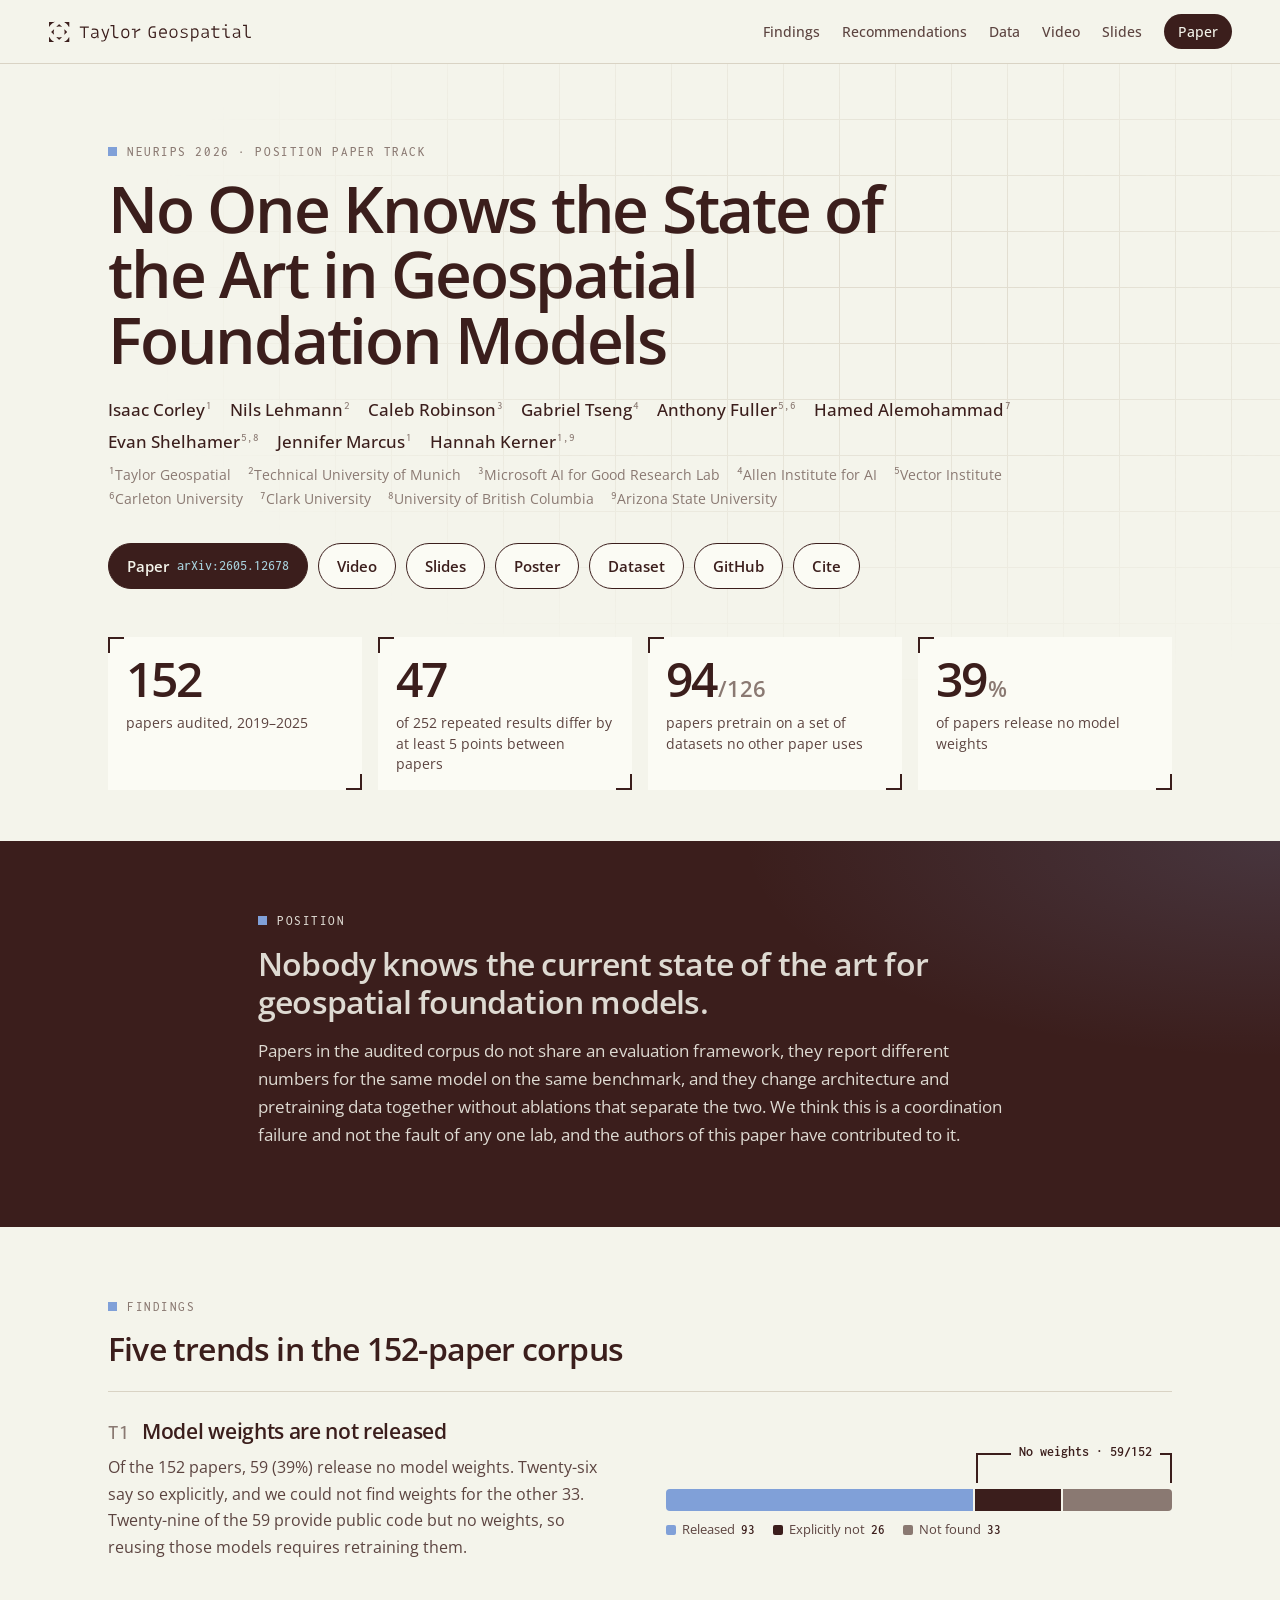
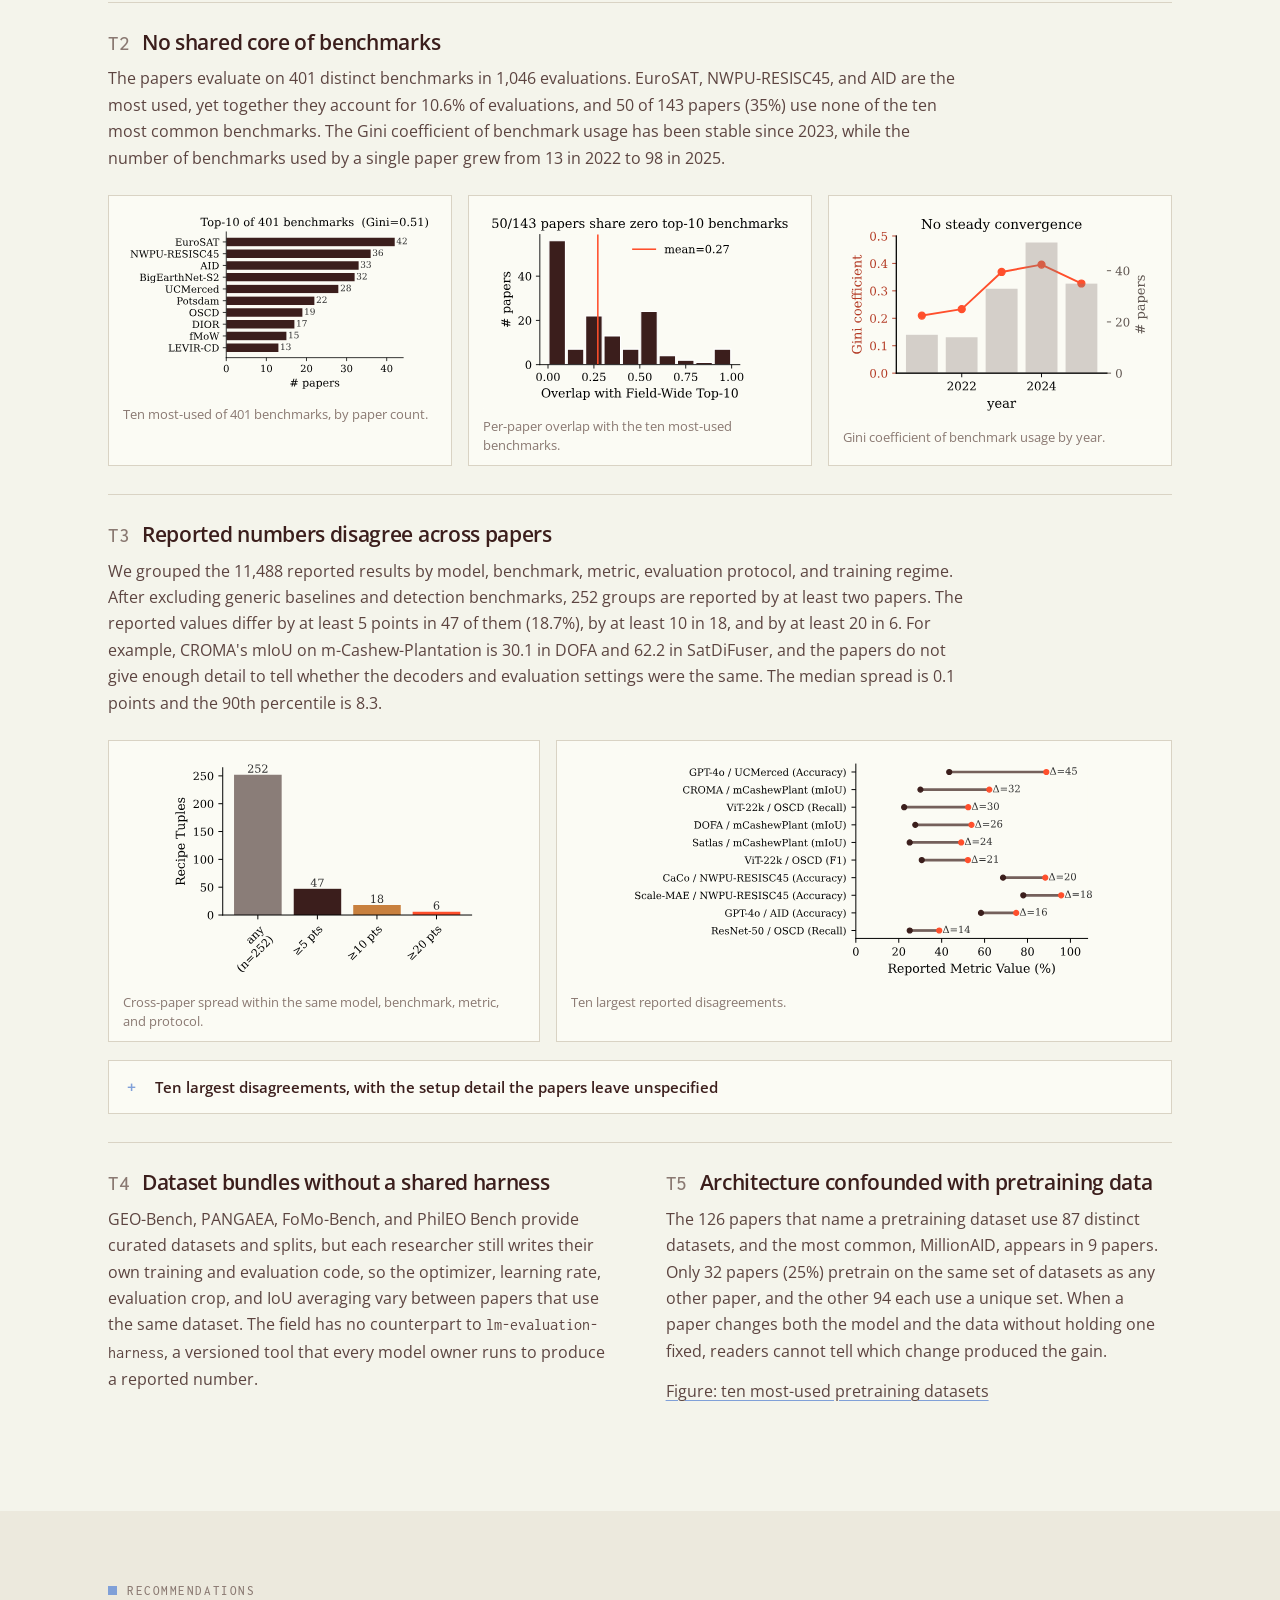
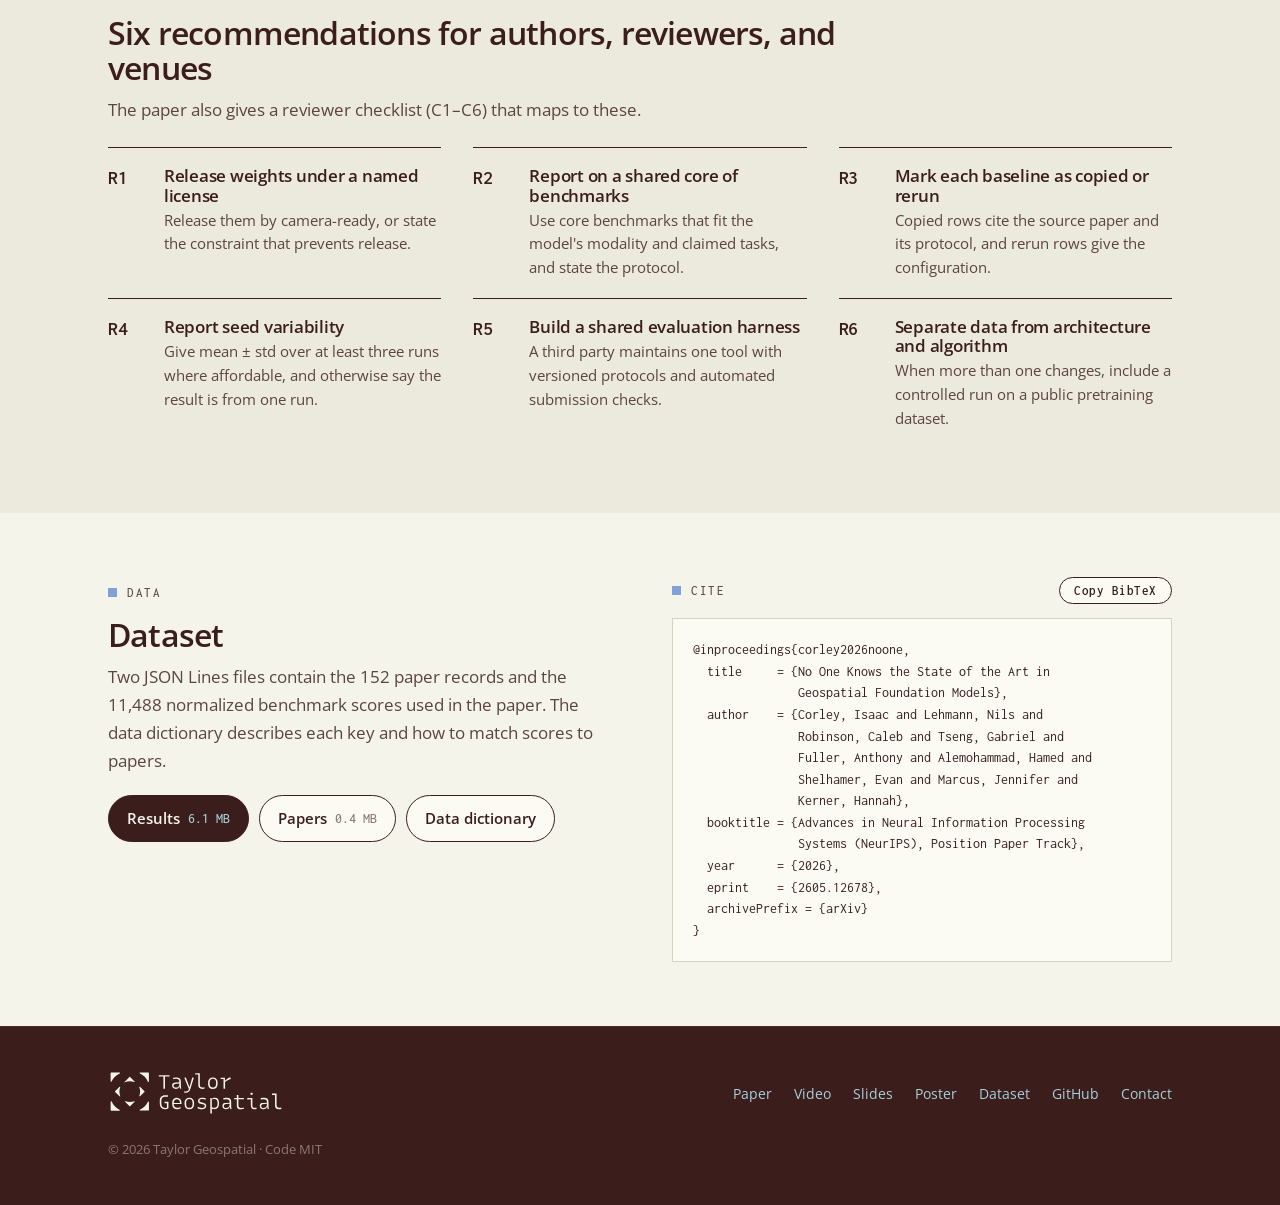
==== site/index.html @ e6df27a6 "init" ====
<!doctype html>
<html lang="en">
<head>
<meta charset="utf-8">
<meta name="viewport" content="width=device-width, initial-scale=1">
<title>No One Knows the State of the Art in Geospatial Foundation Models · Taylor Geospatial</title>
<meta name="description" content="NeurIPS 2026 position paper. A 152-paper audit of how geospatial foundation model papers evaluate and compare models, with six recommendations.">
<meta name="theme-color" content="#F4F4EB">
<meta property="og:type" content="website">
<meta property="og:title" content="No One Knows the State of the Art in Geospatial Foundation Models">
<meta property="og:description" content="A 152-paper audit of geospatial foundation models and six recommendations to make them comparable. NeurIPS 2026 Position Paper Track.">
<meta property="og:url" content="https://research.taylorgeospatial.org/state-of-gfms/">
<meta name="twitter:card" content="summary">
<link rel="canonical" href="https://research.taylorgeospatial.org/state-of-gfms/">
<link rel="icon" href="assets/favicon.svg" type="image/svg+xml">
<link rel="preconnect" href="https://fonts.googleapis.com">
<link rel="preconnect" href="https://fonts.gstatic.com" crossorigin>
<link rel="stylesheet" href="https://fonts.googleapis.com/css2?family=Inconsolata:wght@400;500;600&family=Open+Sans:ital,wght@0,400;0,500;0,600;0,700;1,400&display=swap">
<link rel="stylesheet" href="styles.css">
<script>document.documentElement.classList.add("js")</script>
</head>
<body>

<header class="bar">
  <a class="bar-logo" href="https://taylorgeospatial.org" aria-label="Taylor Geospatial">
    <img src="assets/tg-logo-oneline.svg" alt="Taylor Geospatial" width="226" height="24">
  </a>
  <nav class="bar-nav" aria-label="Sections">
    <a class="opt" href="#findings">Findings</a>
    <a class="opt" href="#recommendations">Recommendations</a>
    <a class="opt" href="#data">Data</a>
    <a href="presentation/">Video</a>
    <a href="slides/">Slides</a>
    <a class="pill" href="https://arxiv.org/abs/2605.12678">Paper</a>
  </nav>
</header>

<main>

<!-- ============ HERO ============ -->
<section class="hero">
  <div class="wrap">
    <p class="kicker rise" style="--d:0">NeurIPS 2026 · Position Paper Track</p>
    <h1 class="rise" style="--d:1">No One Knows the State of the Art in Geospatial Foundation Models</h1>

    <ul class="authors rise" style="--d:2">
      <li>Isaac Corley<sup>1</sup></li>
      <li>Nils Lehmann<sup>2</sup></li>
      <li>Caleb Robinson<sup>3</sup></li>
      <li>Gabriel Tseng<sup>4</sup></li>
      <li>Anthony Fuller<sup>5,6</sup></li>
      <li>Hamed Alemohammad<sup>7</sup></li>
      <li>Evan Shelhamer<sup>5,8</sup></li>
      <li>Jennifer Marcus<sup>1</sup></li>
      <li>Hannah Kerner<sup>1,9</sup></li>
    </ul>
    <p class="affils rise" style="--d:2">
      <span><sup>1</sup>Taylor Geospatial</span>
      <span><sup>2</sup>Technical University of Munich</span>
      <span><sup>3</sup>Microsoft AI for Good Research Lab</span>
      <span><sup>4</sup>Allen Institute for AI</span>
      <span><sup>5</sup>Vector Institute</span>
      <span><sup>6</sup>Carleton University</span>
      <span><sup>7</sup>Clark University</span>
      <span><sup>8</sup>University of British Columbia</span>
      <span><sup>9</sup>Arizona State University</span>
    </p>

    <div class="cta rise" style="--d:3">
      <a class="btn btn-solid" href="https://arxiv.org/abs/2605.12678">Paper <span class="mono">arXiv:2605.12678</span></a>
      <a class="btn" href="presentation/">Video</a>
      <a class="btn" href="slides/">Slides</a>
      <a class="btn" href="poster/">Poster</a>
      <a class="btn" href="#data">Dataset</a>
      <a class="btn" href="https://github.com/taylor-geospatial/state-of-gfms">GitHub</a>
      <a class="btn" href="#cite">Cite</a>
    </div>
  </div>

  <div class="wrap stats" role="list">
    <div class="stat rise" style="--d:4" role="listitem">
      <span class="stat-n">152</span>
      <span class="stat-l">papers audited, 2019–2025</span>
    </div>
    <div class="stat rise" style="--d:5" role="listitem">
      <span class="stat-n">47</span>
      <span class="stat-l">of 252 repeated results differ by at least 5 points between papers</span>
    </div>
    <div class="stat rise" style="--d:6" role="listitem">
      <span class="stat-n">94<small>/126</small></span>
      <span class="stat-l">papers pretrain on a set of datasets no other paper uses</span>
    </div>
    <div class="stat rise" style="--d:7" role="listitem">
      <span class="stat-n">39<small>%</small></span>
      <span class="stat-l">of papers release no model weights</span>
    </div>
  </div>
</section>

<!-- ============ POSITION ============ -->
<section class="position" id="position">
  <div class="wrap narrow reveal">
    <p class="kicker kicker-dark">Position</p>
    <p class="position-lead">Nobody knows the current state of the art for geospatial foundation models.</p>
    <p>Papers in the audited corpus do not share an evaluation framework, they report different numbers for the same model on the same benchmark, and they change architecture and pretraining data together without ablations that separate the two. We think this is a coordination failure and not the fault of any one lab, and the authors of this paper have contributed to it.</p>
  </div>
</section>

<!-- ============ FINDINGS ============ -->
<section class="findings" id="findings">
  <div class="wrap">
    <header class="sec-head reveal">
      <p class="kicker">Findings</p>
      <h2>Five trends in the 152-paper corpus</h2>
    </header>

    <article class="trend reveal">
      <div class="trend-body">
        <h3><span class="mono">T1</span> Model weights are not released</h3>
        <p>Of the 152 papers, 59 (39%) release no model weights. Twenty-six say so explicitly, and we could not find weights for the other 33. Twenty-nine of the 59 provide public code but no weights, so reusing those models requires retraining them.</p>
      </div>
      <div class="wbar" role="img" aria-label="Weight release across 152 papers: 93 released, 26 explicitly unreleased, 33 not found">
        <div class="wbar-bracket" style="--l:61.2%"><span>No weights · 59/152</span></div>
        <div class="wbar-track">
          <span class="seg seg-yes" style="--w:93" title="Released: 93 papers (61%)"></span>
          <span class="seg seg-no" style="--w:26" title="Explicitly unreleased: 26 papers (17%)"></span>
          <span class="seg seg-unk" style="--w:33" title="Not found: 33 papers (22%)"></span>
        </div>
        <div class="wbar-labels">
          <span style="--w:93"><i class="sw sw-yes"></i>Released <b>93</b></span>
          <span style="--w:26"><i class="sw sw-no"></i>Explicitly not <b>26</b></span>
          <span style="--w:33"><i class="sw sw-unk"></i>Not found <b>33</b></span>
        </div>
      </div>
    </article>

    <article class="trend trend-stack reveal">
      <div class="trend-body">
        <h3><span class="mono">T2</span> No shared core of benchmarks</h3>
        <p>The papers evaluate on 401 distinct benchmarks in 1,046 evaluations. EuroSAT, NWPU-RESISC45, and AID are the most used, yet together they account for 10.6% of evaluations, and 50 of 143 papers (35%) use none of the ten most common benchmarks. The Gini coefficient of benchmark usage has been stable since 2023, while the number of benchmarks used by a single paper grew from 13 in 2022 to 98 in 2025.</p>
      </div>
      <div class="figs figs-3">
        <figure class="fig"><a href="assets/figs/benchmark_concentration.svg" class="fig-link"><img src="assets/figs/benchmark_concentration.svg" alt="Top-10 of 401 benchmarks by paper count: EuroSAT 42, NWPU-RESISC45 36, AID 33, BigEarthNet-S2 32, UCMerced 28, Potsdam 22, OSCD 19, DIOR 17, fMoW 15, LEVIR-CD 13. Gini 0.51." loading="lazy"></a><figcaption>Ten most-used of 401 benchmarks, by paper count.</figcaption></figure>
        <figure class="fig"><a href="assets/figs/cherry_picking.svg" class="fig-link"><img src="assets/figs/cherry_picking.svg" alt="Histogram of per-paper overlap with the top-10 benchmarks; mean 0.27, 50 of 143 papers at zero overlap." loading="lazy"></a><figcaption>Per-paper overlap with the ten most-used benchmarks.</figcaption></figure>
        <figure class="fig"><a href="assets/figs/concentration_by_year.svg" class="fig-link"><img src="assets/figs/concentration_by_year.svg" alt="Gini coefficient of benchmark usage by publication year, stable after 2023." loading="lazy"></a><figcaption>Gini coefficient of benchmark usage by year.</figcaption></figure>
      </div>
    </article>

    <article class="trend trend-stack reveal">
      <div class="trend-body">
        <h3><span class="mono">T3</span> Reported numbers disagree across papers</h3>
        <p>We grouped the 11,488 reported results by model, benchmark, metric, evaluation protocol, and training regime. After excluding generic baselines and detection benchmarks, 252 groups are reported by at least two papers. The reported values differ by at least 5 points in 47 of them (18.7%), by at least 10 in 18, and by at least 20 in 6. For example, CROMA's mIoU on m-Cashew-Plantation is 30.1 in DOFA and 62.2 in SatDiFuser, and the papers do not give enough detail to tell whether the decoders and evaluation settings were the same. The median spread is 0.1 points and the 90th percentile is 8.3.</p>
      </div>
      <div class="figs figs-2">
        <figure class="fig"><a href="assets/figs/divergence_left.svg" class="fig-link"><img src="assets/figs/divergence_left.svg" alt="Of 252 recipe tuples, 47 spread at least 5 points, 18 at least 10, and 6 at least 20." loading="lazy"></a><figcaption>Cross-paper spread within the same model, benchmark, metric, and protocol.</figcaption></figure>
        <figure class="fig"><a href="assets/figs/divergence_right.svg" class="fig-link"><img src="assets/figs/divergence_right.svg" alt="Top-10 reported disagreements, led by GPT-4o on UCMerced (45 points) and CROMA on m-Cashew-Plantation (32 points)." loading="lazy"></a><figcaption>Ten largest reported disagreements.</figcaption></figure>
      </div>
      <details class="table-wrap">
        <summary>Ten largest disagreements, with the setup detail the papers leave unspecified</summary>
        <div class="scroll">
          <table>
            <thead><tr><th>Model</th><th>Benchmark</th><th>Metric / eval</th><th class="num">#</th><th class="num">Min</th><th class="num">Max</th><th>Min / max papers</th><th>Likely missing setup detail</th></tr></thead>
            <tbody>
              <tr><td>GPT-4o</td><td>UCMerced</td><td>Acc. / 0-shot</td><td class="num">2</td><td class="num">43.5</td><td class="num">88.8</td><td>RingMo-Agent; EarthDial</td><td>Identical prompts, API snapshot, scoring, and samples are not established.</td></tr>
              <tr><td>CROMA</td><td>m-Cashew</td><td>mIoU / linear</td><td class="num">4</td><td class="num">30.1</td><td class="num">62.2</td><td>DOFA; SatDiFuser</td><td>Decoder details are weakly described.</td></tr>
              <tr><td>ViT-22k</td><td>OSCD</td><td>Recall / FT</td><td class="num">2</td><td class="num">22.5</td><td class="num">52.4</td><td>GFM; SpectralGPT</td><td>GFM describes 192×192 tiles; SpectralGPT describes 128×128 crops with 50% overlap. Unclear why that would produce such a gap.</td></tr>
              <tr><td>DOFA</td><td>m-Cashew</td><td>mIoU / linear</td><td class="num">3</td><td class="num">27.7</td><td class="num">53.9</td><td>TerraFM; SatDiFuser</td><td>Decoder details are weakly described.</td></tr>
              <tr><td>Satlas</td><td>m-Cashew</td><td>mIoU / linear</td><td class="num">2</td><td class="num">25.1</td><td class="num">49.1</td><td>TerraFM; SatDiFuser</td><td>TerraFM reports the same Satlas score as Galileo, but which decoder produced it is unclear.</td></tr>
              <tr><td>ViT-22k</td><td>OSCD</td><td>F1 / FT</td><td class="num">3</td><td class="num">30.7</td><td class="num">52.2</td><td>GFM; SpectralGPT</td><td>The papers do not establish that they use the same evaluation recipe.</td></tr>
              <tr><td>CaCo</td><td>NWPU-RESISC45</td><td>Acc. / FT</td><td class="num">2</td><td class="num">68.6</td><td class="num">88.3</td><td>CtxMIM; SelectiveMAE</td><td>CtxMIM's head-fine-tuning description is ambiguous.</td></tr>
              <tr><td>Scale-MAE</td><td>NWPU-RESISC45</td><td>Acc. / FT</td><td class="num">7</td><td class="num">78.0</td><td class="num">95.7</td><td>CtxMIM; Scale-MAE</td><td>Freezing is unclear in CtxMIM. The same score in several papers does not show each reran it.</td></tr>
              <tr><td>GPT-4o</td><td>AID</td><td>Acc. / 0-shot</td><td class="num">2</td><td class="num">58.3</td><td class="num">74.7</td><td>RingMo-Agent; EarthDial</td><td>Identical samples, prompts, answer mapping, and API snapshot are not established.</td></tr>
              <tr><td>ResNet-50</td><td>OSCD</td><td>Recall / FT</td><td class="num">3</td><td class="num">25.1</td><td class="num">38.9</td><td>GFM; SpectralGPT</td><td>GFM labels it ResNet-50, but its scores match a ResNet-18 run in SeCo.</td></tr>
            </tbody>
          </table>
        </div>
      </details>
    </article>

    <article class="trend reveal">
      <div class="trend-body">
        <h3><span class="mono">T4</span> Dataset bundles without a shared harness</h3>
        <p>GEO-Bench, PANGAEA, FoMo-Bench, and PhilEO Bench provide curated datasets and splits, but each researcher still writes their own training and evaluation code, so the optimizer, learning rate, evaluation crop, and IoU averaging vary between papers that use the same dataset. The field has no counterpart to <span class="mono">lm-evaluation-harness</span>, a versioned tool that every model owner runs to produce a reported number.</p>
      </div>
      <div class="trend-body">
        <h3><span class="mono">T5</span> Architecture confounded with pretraining data</h3>
        <p>The 126 papers that name a pretraining dataset use 87 distinct datasets, and the most common, MillionAID, appears in 9 papers. Only 32 papers (25%) pretrain on the same set of datasets as any other paper, and the other 94 each use a unique set. When a paper changes both the model and the data without holding one fixed, readers cannot tell which change produced the gain.</p>
        <p class="more"><a href="assets/figs/pretrain_data.svg">Figure: ten most-used pretraining datasets</a></p>
      </div>
    </article>
  </div>
</section>

<!-- ============ RECOMMENDATIONS ============ -->
<section class="recs" id="recommendations">
  <div class="wrap">
    <header class="sec-head reveal">
      <p class="kicker">Recommendations</p>
      <h2>Six recommendations for authors, reviewers, and venues</h2>
      <p class="sec-sub">The paper also gives a reviewer checklist (C1–C6) that maps to these.</p>
    </header>
    <ol class="rec-list reveal">
      <li class="rec"><span class="rec-n">R1</span><div><h3>Release weights under a named license</h3><p>Release them by camera-ready, or state the constraint that prevents release.</p></div></li>
      <li class="rec"><span class="rec-n">R2</span><div><h3>Report on a shared core of benchmarks</h3><p>Use core benchmarks that fit the model's modality and claimed tasks, and state the protocol.</p></div></li>
      <li class="rec"><span class="rec-n">R3</span><div><h3>Mark each baseline as copied or rerun</h3><p>Copied rows cite the source paper and its protocol, and rerun rows give the configuration.</p></div></li>
      <li class="rec"><span class="rec-n">R4</span><div><h3>Report seed variability</h3><p>Give mean ± std over at least three runs where affordable, and otherwise say the result is from one run.</p></div></li>
      <li class="rec"><span class="rec-n">R5</span><div><h3>Build a shared evaluation harness</h3><p>A third party maintains one tool with versioned protocols and automated submission checks.</p></div></li>
      <li class="rec"><span class="rec-n">R6</span><div><h3>Separate data from architecture and algorithm</h3><p>When more than one changes, include a controlled run on a public pretraining dataset.</p></div></li>
    </ol>
  </div>
</section>

<!-- ============ DATA + CITE ============ -->
<section class="data" id="data">
  <div class="wrap split reveal">
    <div>
      <p class="kicker">Data</p>
      <h2>Dataset</h2>
      <p>Two JSON Lines files contain the 152 paper records and the 11,488 normalized benchmark scores used in the paper. The data dictionary describes each key and how to match scores to papers.</p>
      <div class="cta">
        <a class="btn btn-solid" href="data/reported_numbers.jsonl" download>Results <span class="mono">6.1 MB</span></a>
        <a class="btn" href="data/extracted_info.jsonl" download>Papers <span class="mono">0.4 MB</span></a>
        <a class="btn" href="https://github.com/taylor-geospatial/state-of-gfms/blob/main/data/README.md">Data dictionary</a>
      </div>
    </div>
    <div id="cite">
      <div class="cite-head">
        <p class="kicker">Cite</p>
        <button class="copy" type="button" data-copy="#bibtex">Copy BibTeX</button>
      </div>
<pre class="bib" id="bibtex">@inproceedings{corley2026noone,
  title     = {No One Knows the State of the Art in
               Geospatial Foundation Models},
  author    = {Corley, Isaac and Lehmann, Nils and
               Robinson, Caleb and Tseng, Gabriel and
               Fuller, Anthony and Alemohammad, Hamed and
               Shelhamer, Evan and Marcus, Jennifer and
               Kerner, Hannah},
  booktitle = {Advances in Neural Information Processing
               Systems (NeurIPS), Position Paper Track},
  year      = {2026},
  eprint    = {2605.12678},
  archivePrefix = {arXiv}
}</pre>
    </div>
  </div>
</section>

</main>

<footer class="foot">
  <div class="wrap foot-inner">
    <a href="https://taylorgeospatial.org" aria-label="Taylor Geospatial"><img src="assets/tg-logo-stacked-ivory.svg" alt="Taylor Geospatial" width="192" height="48"></a>
    <nav class="foot-links" aria-label="Footer">
      <a href="https://arxiv.org/abs/2605.12678">Paper</a>
      <a href="presentation/">Video</a>
      <a href="slides/">Slides</a>
      <a href="poster/">Poster</a>
      <a href="#data">Dataset</a>
      <a href="https://github.com/taylor-geospatial/state-of-gfms">GitHub</a>
      <a href="mailto:isaac.corley@taylorgeospatial.org">Contact</a>
    </nav>
    <p class="foot-note">© 2026 Taylor Geospatial · Code MIT</p>
  </div>
</footer>

<script src="main.js" defer></script>
</body>
</html>
---- site/styles.css ----
/* Taylor Geospatial brand tokens (Brand Guide v4.3.26, same as the paper's
   taylorgeospatial.sty and the slide deck). Never #000 / #fff.
   Red is scarce: reserved for the one thing that is wrong or highlighted. */
:root {
  --tg-brown: #3B1E1C;
  --tg-ivory: #F4F4EB;
  --tg-periwinkle: #80A0D8;
  --tg-light-blue: #A7D0DC;
  --tg-green: #CFF29E;
  --tg-red: #FF4F2C;

  --ink-muted: #8A7972;
  --ink-soft: #5C4440;
  --rule: #D9D3C4;
  --card: #FBFBF4;
  --ivory-deep: #ECE9DD;
  --brown-2: #4A2A27;

  --sans: "Open Sans", ui-sans-serif, sans-serif;
  --mono: "Inconsolata", ui-monospace, Menlo, monospace;

  --gutter: clamp(16px, 4vw, 48px);
  --max: 1160px;
}

* { box-sizing: border-box; }
html { scroll-behavior: smooth; scroll-padding-top: 72px; }
body {
  margin: 0;
  background: var(--tg-ivory);
  color: var(--tg-brown);
  font: 400 17px/1.65 var(--sans);
  -webkit-font-smoothing: antialiased;
  text-rendering: optimizeLegibility;
  overflow-x: hidden;
}
img { max-width: 100%; display: block; }
a { color: inherit; }
p a, dd a { text-decoration-color: var(--tg-periwinkle); text-underline-offset: 3px; }
strong, b { font-weight: 600; }
code, .mono { font-family: var(--mono); }
h1, h2, h3 { margin: 0; font-weight: 600; letter-spacing: -0.025em; line-height: 1.12; }
h2 { font-size: clamp(28px, 3.6vw, 42px); margin-bottom: 18px; }
h3 { font-size: 21px; letter-spacing: -0.015em; margin-bottom: 10px; }
p { margin: 0 0 14px; }

.wrap { max-width: var(--max); margin: 0 auto; padding: 0 var(--gutter); }
.narrow { max-width: 860px; }
.split { display: grid; grid-template-columns: minmax(0, 1fr) minmax(0, 1fr); gap: clamp(32px, 5vw, 72px); align-items: center; }

/* kicker: mono caps with the periwinkle square, as on the slides */
.kicker {
  font: 500 13px/1 var(--mono);
  letter-spacing: 0.12em;
  text-transform: uppercase;
  color: var(--ink-muted);
  margin: 0 0 18px;
  display: inline-flex; align-items: center; gap: 10px;
}
.kicker::before { content: ""; width: 9px; height: 9px; background: var(--tg-periwinkle); flex: none; }
.kicker-dark { color: var(--tg-light-blue); }

/* ---------- top bar ---------- */
.bar {
  position: sticky; top: 0; z-index: 10;
  display: flex; align-items: center; justify-content: space-between; gap: 16px;
  padding: 14px var(--gutter);
  background: color-mix(in srgb, var(--tg-ivory) 88%, transparent);
  backdrop-filter: blur(10px);
  border-bottom: 1px solid var(--rule);
}
.bar-logo img { height: 22px; width: auto; }
.bar-nav { display: flex; align-items: center; gap: 22px; font-size: 14px; font-weight: 500; }
.bar-nav a { text-decoration: none; color: var(--ink-soft); }
.bar-nav a:hover { color: var(--tg-brown); }
.bar-nav .pill { background: var(--tg-brown); color: var(--tg-ivory); padding: 6px 14px; border-radius: 999px; }
.bar-nav .pill:hover { color: var(--tg-ivory); background: var(--brown-2); }

/* ---------- hero ---------- */
.hero {
  position: relative;
  padding: clamp(56px, 9vw, 112px) 0 clamp(48px, 6vw, 80px);
  isolation: isolate;
}
/* graticule: a faint lat/lon grid that fades out toward the edges */
.hero::before {
  content: ""; position: absolute; inset: 0; z-index: -1;
  background-image:
    linear-gradient(var(--rule) 1px, transparent 1px),
    linear-gradient(90deg, var(--rule) 1px, transparent 1px);
  background-size: 56px 56px;
  background-position: -1px -1px;
  mask-image: radial-gradient(ellipse 80% 70% at 70% 30%, #000 10%, transparent 75%);
  -webkit-mask-image: radial-gradient(ellipse 80% 70% at 70% 30%, #000 10%, transparent 75%);
  opacity: 0.7;
}
.hero h1 {
  font-size: clamp(38px, 6.4vw, 80px);
  letter-spacing: -0.035em;
  line-height: 1.02;
  max-width: 21ch;
  margin-bottom: 32px;
}
.authors { list-style: none; padding: 0; margin: 0 0 8px; display: flex; flex-wrap: wrap; gap: 4px 18px; font-size: 17px; font-weight: 500; }
.authors sup, .affils sup { font: 500 11px var(--mono); color: var(--ink-muted); margin-left: 1px; }
.affils { display: flex; flex-wrap: wrap; gap: 2px 16px; font-size: 13.5px; color: var(--ink-muted); max-width: 900px; margin-bottom: 32px; }

.cta { display: flex; flex-wrap: wrap; gap: 10px; }
.btn {
  display: inline-flex; align-items: center; gap: 8px;
  padding: 10px 18px;
  border: 1px solid var(--tg-brown);
  border-radius: 999px;
  font-size: 15px; font-weight: 600; text-decoration: none;
  background: var(--card);
  transition: transform .15s ease, background .15s ease;
}
.btn:hover { transform: translateY(-1px); background: var(--tg-ivory); }
.btn .mono { font-weight: 500; font-size: 14px; color: var(--ink-muted); }
.btn-solid { background: var(--tg-brown); color: var(--tg-ivory); }
.btn-solid:hover { background: var(--brown-2); }
.btn-solid .mono { color: var(--tg-light-blue); }

/* stat tiles with the logo's corner brackets */
.stats { display: grid; grid-template-columns: repeat(4, minmax(0, 1fr)); gap: 16px; margin-top: clamp(48px, 6vw, 72px); }
.stat { position: relative; padding: 22px 20px 20px; background: var(--card); }
.stat::before, .stat::after {
  content: ""; position: absolute; width: 14px; height: 14px; border: 2px solid var(--tg-brown);
}
.stat::before { top: 0; left: 0; border-right: 0; border-bottom: 0; }
.stat::after { bottom: 0; right: 0; border-left: 0; border-top: 0; }
.stat-n {
  display: block; font: 600 clamp(44px, 5vw, 60px)/1 var(--sans);
  letter-spacing: -0.04em; font-feature-settings: "tnum" 1, "lnum" 1; margin-bottom: 10px;
}
.stat-n small { font-size: 0.45em; letter-spacing: -0.01em; color: var(--ink-muted); margin-left: 2px; }
.stat-l { display: block; font-size: 14px; line-height: 1.45; color: var(--ink-soft); }

/* ---------- position band ---------- */
.position {
  background:
    radial-gradient(ellipse 60% 80% at 100% 0%, color-mix(in srgb, var(--tg-periwinkle) 18%, transparent), transparent 70%),
    var(--tg-brown);
  color: var(--tg-ivory);
  padding: clamp(64px, 9vw, 112px) 0;
}
.position-lead { font-size: clamp(26px, 3.4vw, 40px); font-weight: 600; line-height: 1.18; letter-spacing: -0.025em; margin-bottom: 26px; }
.position p { color: color-mix(in srgb, var(--tg-ivory) 88%, var(--tg-brown)); }
.position-note { margin-top: 22px; padding-left: 16px; border-left: 2px solid var(--tg-periwinkle); font-size: 15.5px; color: var(--tg-light-blue) !important; }

/* ---------- CROMA example ---------- */
.example { padding: clamp(64px, 8vw, 104px) 0; border-bottom: 1px solid var(--rule); }
.example strong { font-family: var(--mono); font-size: 1.08em; }
.dumbbell { margin: 0; background: var(--card); padding: 28px 24px 18px; border: 1px solid var(--rule); }
.dumbbell svg { width: 100%; height: auto; overflow: visible; }
.db-axis line { stroke: var(--rule); stroke-width: 1; }
.db-ticks text { font: 400 15px var(--mono); fill: var(--ink-muted); text-anchor: middle; }
.db-gap { stroke: var(--ink-muted); stroke-width: 4; stroke-linecap: round; }
.db-lo { fill: var(--tg-brown); stroke: var(--card); stroke-width: 2; }
.db-hi { fill: var(--tg-red); stroke: var(--card); stroke-width: 2; }
.db-val { font: 600 24px var(--mono); fill: var(--tg-brown); text-anchor: middle; }
.db-src { font: 500 15px var(--sans); fill: var(--ink-soft); text-anchor: middle; }
.db-delta { font: 600 18px var(--mono); fill: var(--tg-brown); text-anchor: middle; letter-spacing: 0.02em; }
.db-pt { cursor: default; }
.dumbbell figcaption { font-size: 13px; color: var(--ink-muted); margin-top: 8px; }
.js .dumbbell .db-gap { stroke-dasharray: 160; stroke-dashoffset: 160; transition: stroke-dashoffset 1.1s cubic-bezier(.6,.05,.25,1) .35s; }
.js .dumbbell .db-hi, .js .dumbbell .db-delta, .js .dumbbell .db-pt-hi text { opacity: 0; transition: opacity .4s ease 1.3s; }
.js .reveal.in .dumbbell .db-gap { stroke-dashoffset: 0; }
.js .reveal.in .dumbbell .db-hi, .js .reveal.in .dumbbell .db-delta, .js .reveal.in .dumbbell .db-pt-hi text { opacity: 1; }

/* ---------- section heads ---------- */
.sec-head { max-width: 760px; margin-bottom: clamp(36px, 5vw, 56px); }
.sec-sub { color: var(--ink-soft); font-size: 16.5px; }

/* ---------- findings ---------- */
.findings { padding: clamp(64px, 8vw, 104px) 0 clamp(40px, 5vw, 64px); }
.trend {
  display: grid; grid-template-columns: 150px minmax(0, 1fr); column-gap: clamp(20px, 3vw, 40px);
  padding: 40px 0; border-top: 1px solid var(--rule);
}
.trend > .figs, .trend > .table-wrap { grid-column: 1 / -1; }
.trend-tag { font: 500 13px/1.3 var(--mono); letter-spacing: 0.08em; text-transform: uppercase; color: var(--ink-muted); padding-top: 5px; }
.trend-tag .mono { display: block; font-size: 34px; font-weight: 600; letter-spacing: -0.02em; color: var(--tg-brown); margin-bottom: 4px; }
.trend-body { max-width: 760px; }
.trend-body p { color: var(--ink-soft); }
.trend-body strong { color: var(--tg-brown); }
.trend-fig { grid-template-columns: 150px 1fr minmax(260px, 380px); align-items: start; }

.figs { display: grid; gap: 16px; margin-top: 18px; }
.figs-3 { grid-template-columns: repeat(3, 1fr); }
.figs-2 { grid-template-columns: 0.7fr 1fr; }
.fig { margin: 0; background: var(--card); border: 1px solid var(--rule); padding: 14px 14px 10px; }
.fig img { width: 100%; height: auto; }
.fig-link { display: block; cursor: zoom-in; }
.fig figcaption { font-size: 13px; line-height: 1.45; color: var(--ink-muted); margin-top: 8px; }
.fig figcaption b { color: var(--tg-brown); font-family: var(--mono); }
.fig-side { margin-top: 4px; }

/* weight-release bar: periwinkle / brown / muted, 2px gaps, direct labels + legend swatches */
.wbar { margin-top: 22px; max-width: 720px; }
.wbar-bracket { position: relative; margin-left: var(--l); height: 30px; border: 2px solid var(--tg-brown); border-bottom: 0; margin-bottom: 6px; }
.wbar-bracket span { position: absolute; top: -11px; right: 10px; background: var(--tg-ivory); padding: 0 8px; font: 600 14px var(--mono); }
.wbar-track { display: flex; gap: 2px; height: 22px; }
.seg { flex: var(--w) 1 0; }
.seg:first-child { border-radius: 4px 0 0 4px; }
.seg:last-child { border-radius: 0 4px 4px 0; }
.seg-yes, .sw-yes { background: var(--tg-periwinkle); }
.seg-no, .sw-no { background: var(--tg-brown); }
.seg-unk, .sw-unk { background: var(--ink-muted); }
.wbar-labels { display: flex; gap: 2px; margin-top: 8px; font-size: 13px; color: var(--ink-soft); }
.wbar-labels span { flex: var(--w) 1 0; white-space: nowrap; display: flex; align-items: center; gap: 6px; }
.wbar-labels b { font-family: var(--mono); color: var(--tg-brown); }
.sw { display: inline-block; width: 10px; height: 10px; border-radius: 2px; flex: none; }

/* divergence table */
.table-wrap { margin-top: 18px; border: 1px solid var(--rule); background: var(--card); }
.table-wrap summary { cursor: pointer; padding: 14px 18px; font-weight: 600; font-size: 15px; list-style: none; display: flex; align-items: center; gap: 10px; }
.table-wrap summary::-webkit-details-marker { display: none; }
.table-wrap summary::before { content: "+"; font: 600 18px/1 var(--mono); width: 18px; color: var(--tg-periwinkle); }
.table-wrap[open] summary::before { content: "−"; }
.scroll { overflow-x: auto; border-top: 1px solid var(--rule); }
table { border-collapse: collapse; width: 100%; font-size: 13.5px; min-width: 880px; }
th, td { text-align: left; padding: 9px 12px; border-bottom: 1px solid var(--rule); vertical-align: top; }
th { font: 600 12px var(--mono); letter-spacing: 0.06em; text-transform: uppercase; color: var(--ink-muted); background: var(--tg-ivory); }
td.num, th.num { text-align: right; font-family: var(--mono); font-feature-settings: "tnum" 1; }
tbody tr:last-child td { border-bottom: 0; }
td:last-child { color: var(--ink-soft); min-width: 260px; }

/* ---------- recommendations ---------- */
.recs { padding: clamp(64px, 8vw, 104px) 0; background: var(--ivory-deep); }
.rec-list { list-style: none; margin: 0; padding: 0; display: grid; grid-template-columns: minmax(0, 1fr) minmax(0, 1fr); column-gap: clamp(32px, 5vw, 64px); }
.rec { display: grid; grid-template-columns: 72px 1fr; gap: 12px; padding: 28px 0; border-top: 2px solid var(--tg-brown); }
.rec-n { font: 600 34px/1 var(--mono); color: var(--tg-brown); letter-spacing: -0.02em; }
.rec p { color: var(--ink-soft); font-size: 15.5px; margin: 0; }
.mark { font: 600 13px var(--mono); text-transform: uppercase; letter-spacing: 0.04em; padding: 1px 6px; border: 1px solid var(--rule); background: var(--card); white-space: nowrap; color: var(--tg-brown); }

/* ---------- checklist ---------- */
.checklist { padding: clamp(64px, 8vw, 104px) 0; }
.checklist .split { align-items: start; }
.checks { list-style: none; margin: 0; padding: 0; }
.checks li { position: relative; padding: 13px 0 13px 40px; border-bottom: 1px solid var(--rule); font-size: 15.5px; color: var(--ink-soft); }
.checks li:first-child { border-top: 1px solid var(--rule); }
.checks li::before {
  content: ""; position: absolute; left: 0; top: 15px; width: 20px; height: 20px;
  border: 1.5px solid var(--tg-brown); border-radius: 3px; background: var(--card);
}
.checks li::after {
  content: ""; position: absolute; left: 6px; top: 18px; width: 6px; height: 11px;
  border: solid var(--tg-red); border-width: 0 2.5px 2.5px 0; transform: rotate(45deg);
}
.checks b { font-family: var(--mono); color: var(--tg-brown); margin-right: 6px; }

/* ---------- closing ---------- */
.closing { padding: clamp(64px, 9vw, 120px) 0; background: var(--tg-brown); color: var(--tg-ivory); }
.closing blockquote {
  margin: 0 0 28px; font-size: clamp(30px, 4.4vw, 54px); font-weight: 600; line-height: 1.1; letter-spacing: -0.03em;
}
.closing blockquote::before { content: ""; display: block; width: 56px; height: 4px; background: var(--tg-red); margin-bottom: 28px; }
.closing p { color: color-mix(in srgb, var(--tg-ivory) 82%, var(--tg-brown)); max-width: 720px; }

/* ---------- data ---------- */
.data { padding: clamp(64px, 8vw, 104px) 0; }
.data .split { align-items: start; }
.data p { color: var(--ink-soft); }
.facts { margin: 22px 0 26px; }
.facts div { display: grid; grid-template-columns: 170px 1fr; gap: 14px; padding: 12px 0; border-top: 1px solid var(--rule); }
.facts div:last-child { border-bottom: 1px solid var(--rule); }
.facts dt code { font-weight: 600; font-size: 15px; }
.facts dd { margin: 0; font-size: 14.5px; color: var(--ink-soft); }
.code-card { background: var(--tg-brown); color: var(--tg-ivory); border-radius: 6px; overflow: hidden; position: sticky; top: 92px; }
.code-head { padding: 10px 16px; border-bottom: 1px solid var(--brown-2); font-size: 12px; letter-spacing: 0.1em; text-transform: uppercase; color: var(--ink-muted); }
.code-card pre { margin: 0; padding: 18px 20px 22px; overflow-x: auto; font: 400 15px/1.6 var(--mono); }
.code-card .k { color: var(--tg-periwinkle); }
.code-card .s { color: var(--tg-green); }
.code-card .c { color: var(--ink-muted); }

/* ---------- slides + cite ---------- */
.cite { padding: 0 0 clamp(64px, 8vw, 104px); }
.cite .split { align-items: stretch; }
.slides-card {
  position: relative; display: flex; flex-direction: column; justify-content: flex-end; gap: 6px;
  min-height: 300px; padding: 28px; text-decoration: none; overflow: hidden;
  background:
    linear-gradient(var(--rule) 1px, transparent 1px) 0 0 / 40px 40px,
    linear-gradient(90deg, var(--rule) 1px, transparent 1px) 0 0 / 40px 40px,
    var(--card);
  border: 1px solid var(--rule);
  transition: border-color .2s ease;
}
.slides-card::after {
  content: ""; position: absolute; top: 24px; right: 24px; width: 72px; height: 72px;
  background: url("assets/favicon.svg") center / contain no-repeat;
  opacity: .9;
}
.slides-card:hover { border-color: var(--tg-brown); }
.slides-title { font-size: 30px; font-weight: 600; letter-spacing: -0.025em; }
.slides-sub { color: var(--ink-soft); font-size: 15px; }
.slides-go { margin-top: 10px; font-weight: 600; font-size: 15px; }
.slides-card:hover .slides-go { text-decoration: underline; text-underline-offset: 4px; text-decoration-color: var(--tg-periwinkle); }
.cite-head { display: flex; justify-content: space-between; align-items: center; margin-bottom: 4px; }
.cite-head .kicker { margin: 0; }
.copy {
  font: 600 13px var(--mono); letter-spacing: 0.04em; cursor: pointer;
  background: var(--card); color: var(--tg-brown); border: 1px solid var(--tg-brown); border-radius: 999px; padding: 6px 14px;
}
.copy:hover { background: var(--tg-ivory); }
.bib {
  margin: 14px 0 0; padding: 20px; background: var(--card); border: 1px solid var(--rule);
  font: 400 13.5px/1.6 var(--mono); overflow-x: auto; white-space: pre;
}

/* ---------- footer ---------- */
.foot { background: var(--tg-brown); color: var(--tg-ivory); padding: 44px 0; border-top: 1px solid var(--brown-2); }
.foot-inner { display: flex; align-items: center; justify-content: space-between; gap: 24px; flex-wrap: wrap; }
.foot img { height: 44px; width: auto; }
.foot-links { display: flex; gap: 22px; flex-wrap: wrap; font-size: 14px; }
.foot-links a { text-decoration: none; color: var(--tg-light-blue); }
.foot-links a:hover { color: var(--tg-ivory); }
.foot-note { margin: 0; font-size: 13px; color: var(--ink-muted); width: 100%; }

/* ---------- motion: hero stagger + one-shot scroll reveal ---------- */
@keyframes rise { from { opacity: 0; transform: translateY(14px); } to { opacity: 1; transform: none; } }
.rise { animation: rise .7s cubic-bezier(.2,.7,.2,1) both; animation-delay: calc(var(--d, 0) * 90ms); }
.js .reveal { opacity: 0; transform: translateY(18px); transition: opacity .7s ease, transform .7s cubic-bezier(.2,.7,.2,1); }
.js .reveal.in { opacity: 1; transform: none; }
@media (prefers-reduced-motion: reduce) {
  html { scroll-behavior: auto; }
  .rise { animation: none; }
  .js .reveal { opacity: 1; transform: none; transition: none; }
  .js .dumbbell .db-gap { stroke-dashoffset: 0; transition: none; }
  .js .dumbbell .db-hi, .js .dumbbell .db-delta, .js .dumbbell .db-pt-hi text { opacity: 1; transition: none; }
}

/* ---------- responsive ---------- */
@media (max-width: 1000px) {
  .stats { grid-template-columns: repeat(2, 1fr); }
  .trend-fig { grid-template-columns: 150px 1fr; }
  .trend-fig .fig-side { grid-column: 2; max-width: 460px; margin-top: 18px; }
  .figs-3 { grid-template-columns: repeat(2, 1fr); }
}
@media (max-width: 820px) {
  .split, .rec-list { grid-template-columns: minmax(0, 1fr); }
  .trend, .trend-fig { grid-template-columns: minmax(0, 1fr); }
  .trend-fig .fig-side { grid-column: 1; }
  .trend-tag { display: flex; align-items: baseline; gap: 12px; margin-bottom: 12px; padding: 0; }
  .trend-tag .mono { display: inline; font-size: 26px; margin: 0; }
  .figs-2, .figs-3 { grid-template-columns: 1fr; }
  .bar-nav .opt { display: none; }
  .code-card { position: static; }
  .facts div { grid-template-columns: 1fr; gap: 4px; }
}
@media (max-width: 520px) {
  body { font-size: 16px; }
  .stats { grid-template-columns: minmax(0, 1fr) minmax(0, 1fr); gap: 10px; }
  .stat { padding: 18px 14px 16px; }
  .stat-l { font-size: 13px; }
  .bar-logo img { height: 18px; }
  .bar-nav { gap: 14px; }
  .wbar-labels { flex-direction: column; gap: 4px; }
  .wbar-bracket span { font-size: 12px; right: 4px; }
  .rec { grid-template-columns: 56px 1fr; }
  .rec-n { font-size: 28px; }
  .bib { font-size: 12px; padding: 16px; }
  .slides-card { min-height: 240px; padding: 22px; }
  .slides-card::after { width: 52px; height: 52px; top: 20px; right: 20px; }
  .slides-title { font-size: 26px; }
}

/* ---------- compact layout ---------- */
.hero { padding: clamp(40px, 6vw, 72px) 0 clamp(36px, 4vw, 56px); }
.hero h1 { font-size: clamp(34px, 5.2vw, 64px); margin-bottom: 24px; }
.stats { margin-top: clamp(32px, 4vw, 48px); }
.stat { padding: 18px 18px 16px; }
.stat-n { font-size: clamp(38px, 4vw, 48px); }
.position { padding: clamp(40px, 5vw, 64px) 0; }
.position-lead { font-size: clamp(24px, 2.8vw, 32px); margin-bottom: 16px; }
.findings, .recs, .data { padding: clamp(44px, 5vw, 68px) 0; }
.sec-head { margin-bottom: 24px; }
h2 { font-size: clamp(24px, 2.8vw, 32px); margin-bottom: 10px; }
.trend { grid-template-columns: minmax(0, 1fr) minmax(0, 1fr); column-gap: clamp(28px, 4vw, 56px); padding: 28px 0; align-items: center; }
.trend-stack { grid-template-columns: minmax(0, 1fr); }
.trend-stack .trend-body { max-width: 860px; }
.trend > .figs, .trend > .table-wrap { grid-column: 1 / -1; }
.trend-body { max-width: none; align-self: start; }
.trend-body h3 .mono { color: var(--ink-muted); margin-right: 8px; font-weight: 500; }
.trend-body p { font-size: 16px; }
.wbar { margin-top: 0; max-width: none; }
.figs { margin-top: 10px; }
.figs-3 .fig img, .figs-2 .fig img { max-height: 230px; object-fit: contain; }
.more { font-size: 14px; }
.rec-list { grid-template-columns: repeat(3, minmax(0, 1fr)); column-gap: 32px; }
.rec { grid-template-columns: 44px 1fr; padding: 18px 0; border-top-width: 1px; }
.rec-n { font-size: 20px; padding-top: 2px; }
.rec h3 { font-size: 17px; margin-bottom: 4px; }
.rec p { font-size: 14.5px; }
.data .cta { margin-top: 20px; }
@media (max-width: 820px) {
  .trend { grid-template-columns: minmax(0, 1fr); row-gap: 24px; }
  .rec-list { grid-template-columns: minmax(0, 1fr); }
  .wbar { margin-top: 28px; }
}
.wbar-labels { gap: 6px 18px; flex-wrap: wrap; }
.wbar-labels span { flex: none; }
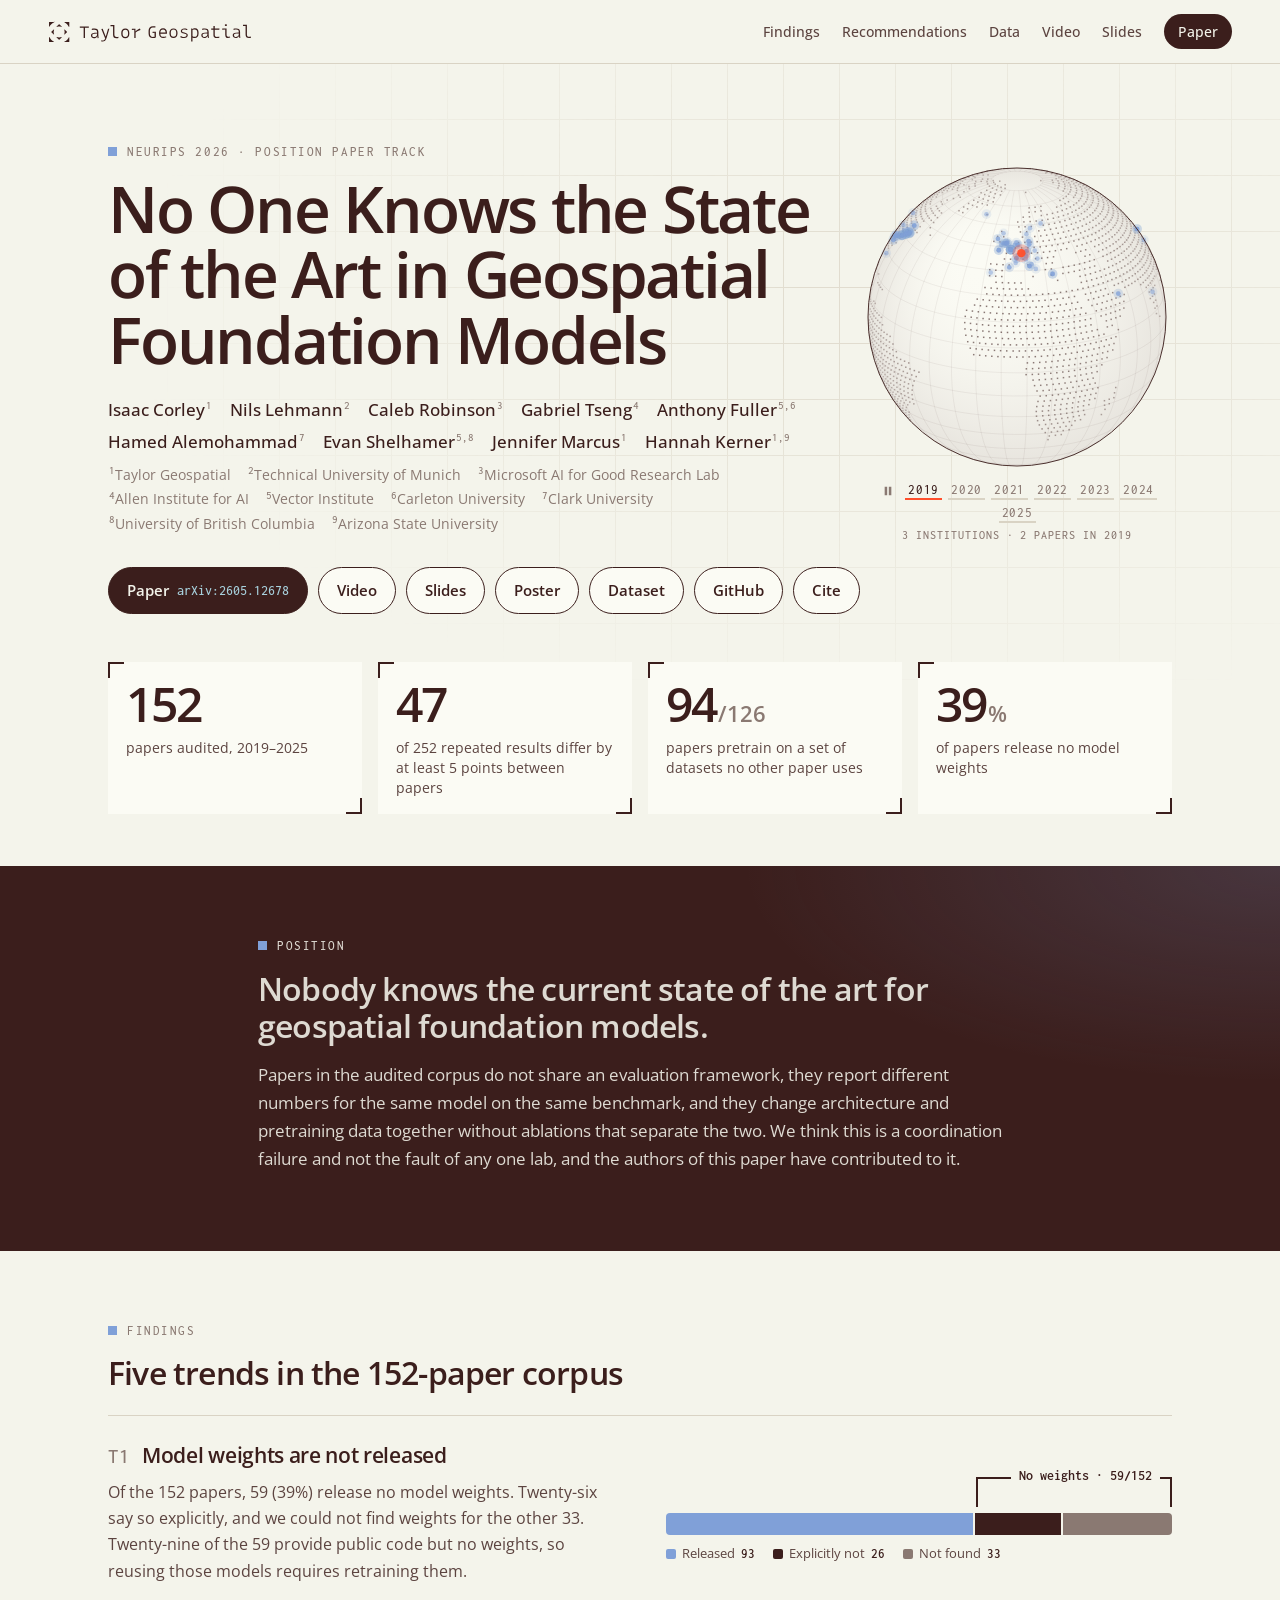
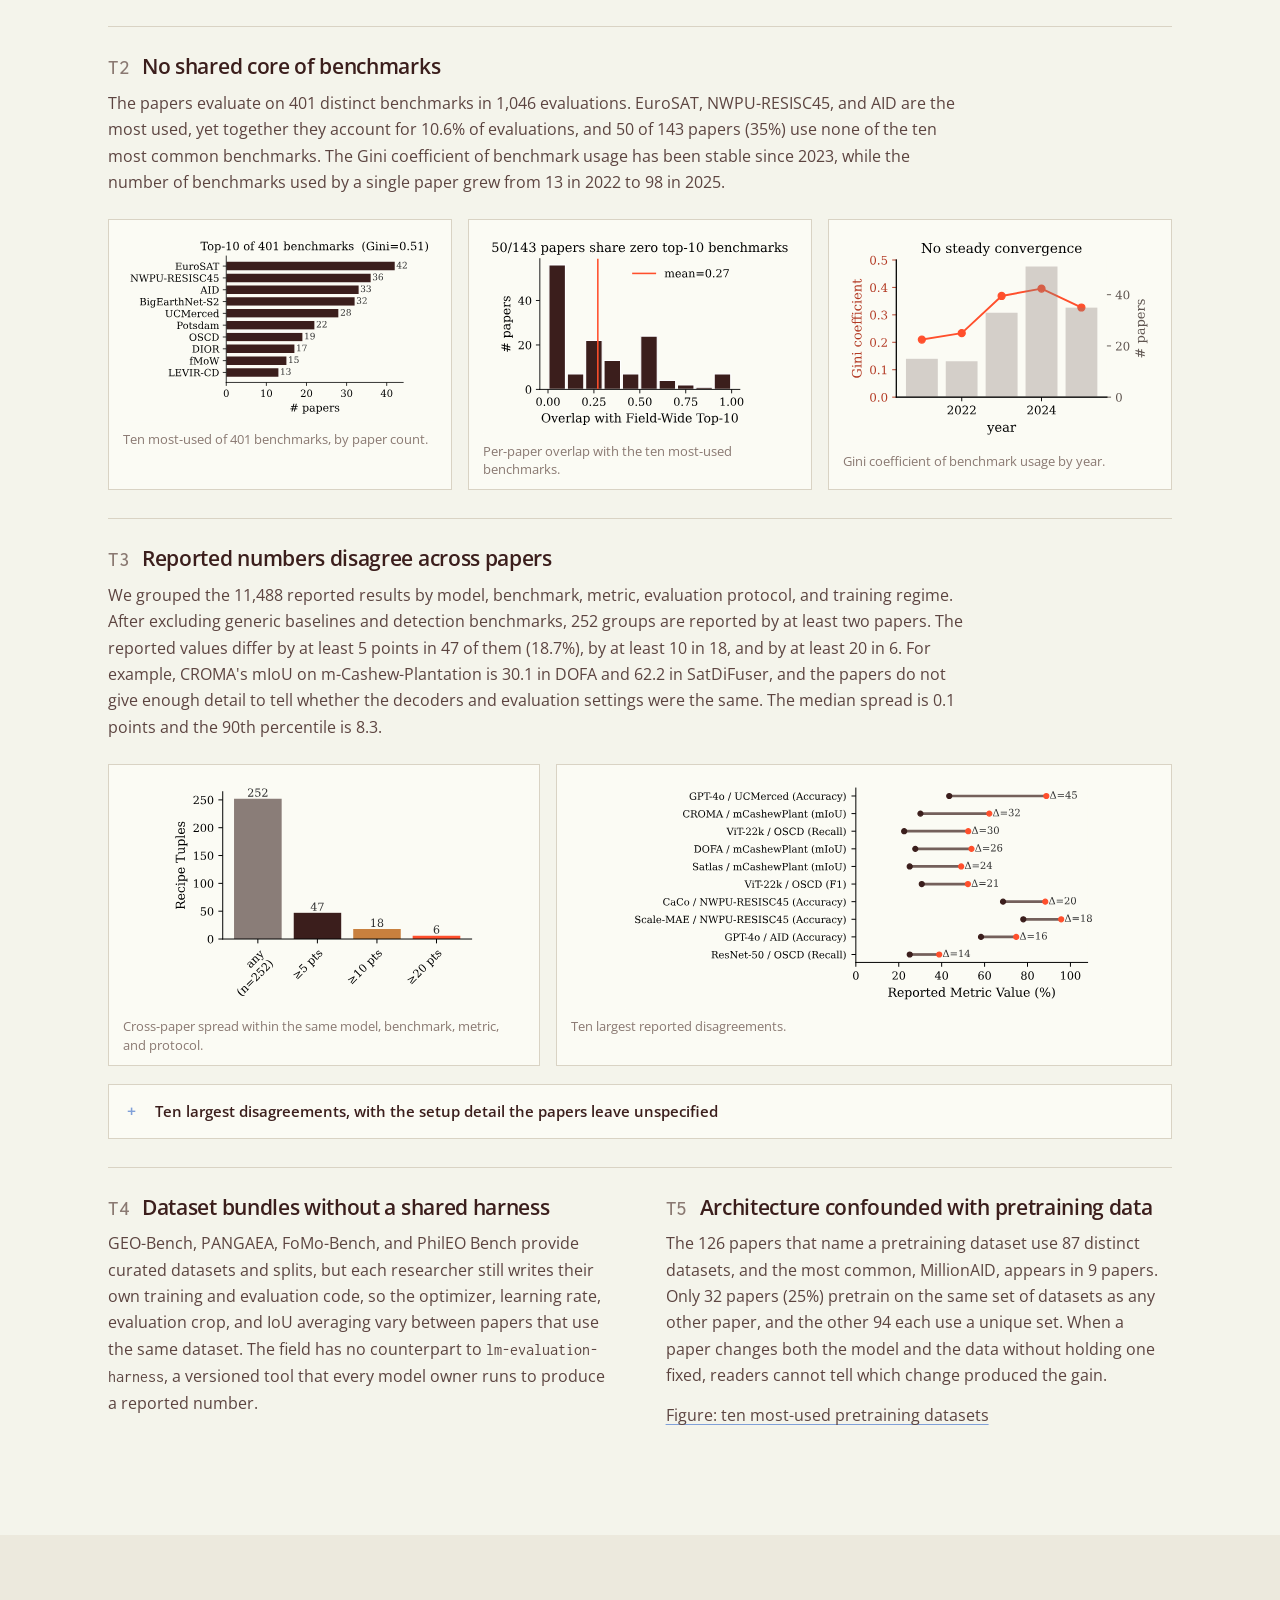
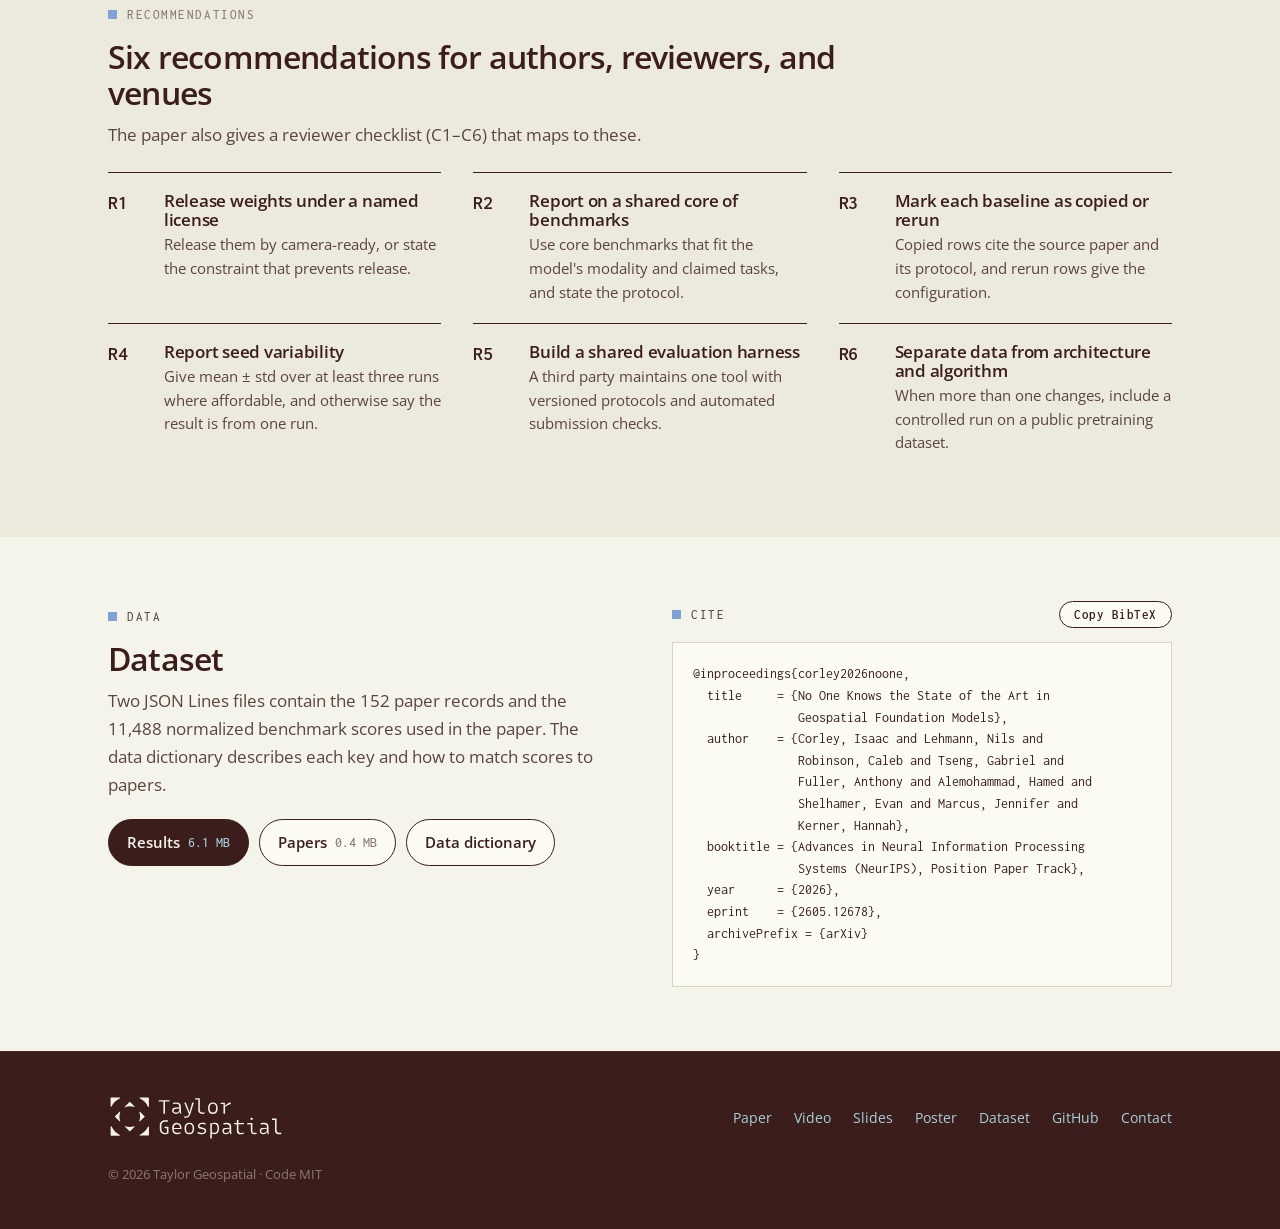
==== commit d68dcf33: "feat: hero globe of author institutions by year" ====
--- a/site/index.html
+++ b/site/index.html
@@ -8,15 +8,21 @@
 <meta name="theme-color" content="#F4F4EB">
 <meta property="og:type" content="website">
 <meta property="og:title" content="No One Knows the State of the Art in Geospatial Foundation Models">
-<meta property="og:description" content="A 152-paper audit of geospatial foundation models and six recommendations to make them comparable. NeurIPS 2026 Position Paper Track.">
+<meta property="og:description" content="CROMA scores 30.1 mIoU on m-Cashew in one paper and 62.2 in another. We audited 152 GFM papers and 11,488 reported results, and propose six fixes. NeurIPS 2026 position paper.">
 <meta property="og:url" content="https://research.taylorgeospatial.org/state-of-gfms/">
-<meta name="twitter:card" content="summary">
+<meta property="og:site_name" content="Taylor Geospatial">
+<meta property="og:image" content="https://research.taylorgeospatial.org/state-of-gfms/assets/og.png">
+<meta property="og:image:width" content="1200">
+<meta property="og:image:height" content="630">
+<meta property="og:image:alt" content="Nobody knows which geospatial foundation model is best. Chart of the lowest and highest scores that different papers report for the same model, benchmark, and protocol.">
+<meta name="twitter:card" content="summary_large_image">
 <link rel="canonical" href="https://research.taylorgeospatial.org/state-of-gfms/">
 <link rel="icon" href="assets/favicon.svg" type="image/svg+xml">
 <link rel="preconnect" href="https://fonts.googleapis.com">
 <link rel="preconnect" href="https://fonts.gstatic.com" crossorigin>
 <link rel="stylesheet" href="https://fonts.googleapis.com/css2?family=Inconsolata:wght@400;500;600&family=Open+Sans:ital,wght@0,400;0,500;0,600;0,700;1,400&display=swap">
 <link rel="stylesheet" href="styles.css">
+<link rel="preload" href="assets/globe.json" as="fetch" type="application/json" crossorigin>
 <script>document.documentElement.classList.add("js")</script>
 </head>
 <body>
@@ -39,7 +45,8 @@
 
 <!-- ============ HERO ============ -->
 <section class="hero">
-  <div class="wrap">
+  <div class="wrap hero-grid">
+    <div class="hero-text">
     <p class="kicker rise" style="--d:0">NeurIPS 2026 · Position Paper Track</p>
     <h1 class="rise" style="--d:1">No One Knows the State of the Art in Geospatial Foundation Models</h1>
 
@@ -65,6 +72,18 @@
       <span><sup>8</sup>University of British Columbia</span>
       <span><sup>9</sup>Arizona State University</span>
     </p>
+    </div>
+
+    <figure class="globe rise" id="globe" style="--d:3">
+      <div class="globe-stage">
+        <canvas role="img" aria-label="Globe of the institutions whose authors published the audited papers."></canvas>
+        <div class="globe-tip" hidden></div>
+      </div>
+      <figcaption>
+        <div class="globe-years"><button class="globe-play" type="button" aria-label="Play through the years"></button></div>
+        <p class="globe-caption"></p>
+      </figcaption>
+    </figure>
 
     <div class="cta rise" style="--d:3">
       <a class="btn btn-solid" href="https://arxiv.org/abs/2605.12678">Paper <span class="mono">arXiv:2605.12678</span></a>
@@ -265,5 +284,6 @@
 </footer>
 
 <script src="main.js" defer></script>
+<script src="globe.js" defer></script>
 </body>
 </html>
--- a/site/styles.css
+++ b/site/styles.css
@@ -401,3 +401,35 @@
 }
 .wbar-labels { gap: 6px 18px; flex-wrap: wrap; }
 .wbar-labels span { flex: none; }
+
+/* ---------- hero globe (globe.js): institutions behind the papers, by year ---------- */
+/* globe column leaves the title room for three lines ("No One Knows the State" is ~11em) */
+.hero-grid { display: grid; grid-template-columns: minmax(0, 1fr) clamp(260px, 25vw, 310px); grid-template-areas: "text globe" "cta cta";
+  column-gap: clamp(20px, 3vw, 36px); align-items: center; }
+.hero-text { grid-area: text; min-width: 0; }
+.hero-grid .cta { grid-area: cta; }
+.globe { grid-area: globe; margin: 0; display: none;
+  --globe-sphere: var(--card); --globe-hi: rgba(244,244,235,0); --globe-shade: rgba(59,30,28,.10);
+  --globe-line: var(--tg-brown); --globe-land: var(--tg-brown); --globe-now: var(--tg-red); --globe-then: var(--tg-periwinkle); }
+.js .globe { display: block; }
+.globe-stage { position: relative; aspect-ratio: 1; touch-action: pan-y; cursor: grab; user-select: none; -webkit-user-select: none; }
+.globe-stage:active { cursor: grabbing; }
+.globe canvas { display: block; width: 100%; height: 100%; }
+.globe-tip { position: absolute; z-index: 2; transform: translate(-50%, calc(-100% - 12px)); pointer-events: none; width: max-content; max-width: 240px;
+  padding: 6px 10px; background: var(--tg-brown); color: var(--tg-ivory); border-radius: 6px; font-size: 13px; line-height: 1.3; }
+.globe-tip b { display: block; font-weight: 600; }
+.globe-tip span { font: 500 12px var(--mono); color: var(--tg-light-blue); }
+.globe figcaption { margin-top: 8px; text-align: center; }
+.globe-years { display: flex; flex-wrap: wrap; justify-content: center; align-items: center; gap: 2px 6px; }
+.globe-years button { padding: 2px 3px; border: 0; border-bottom: 2px solid var(--rule); background: none; cursor: pointer;
+  font: 500 12.5px var(--mono); letter-spacing: 0.06em; color: var(--ink-muted); }
+.globe-years button:hover { color: var(--tg-brown); }
+.globe-years button[aria-pressed="true"] { color: var(--tg-brown); border-bottom-color: var(--tg-red); }
+.globe-years .globe-play { display: grid; place-items: center; width: 22px; height: 22px; border-bottom: 0; }
+.globe-play svg { width: 10px; height: 10px; fill: currentColor; }
+.globe-caption { margin: 6px 0 0; font: 500 12px var(--mono); letter-spacing: 0.08em; text-transform: uppercase; color: var(--ink-muted); }
+@media (max-width: 820px) {
+  .hero-grid { grid-template-columns: minmax(0, 1fr); grid-template-areas: "text" "cta" "globe"; }
+  .globe { width: min(100%, 340px); justify-self: center; margin-top: 36px; }
+}
+.globe[hidden] { display: none; }
